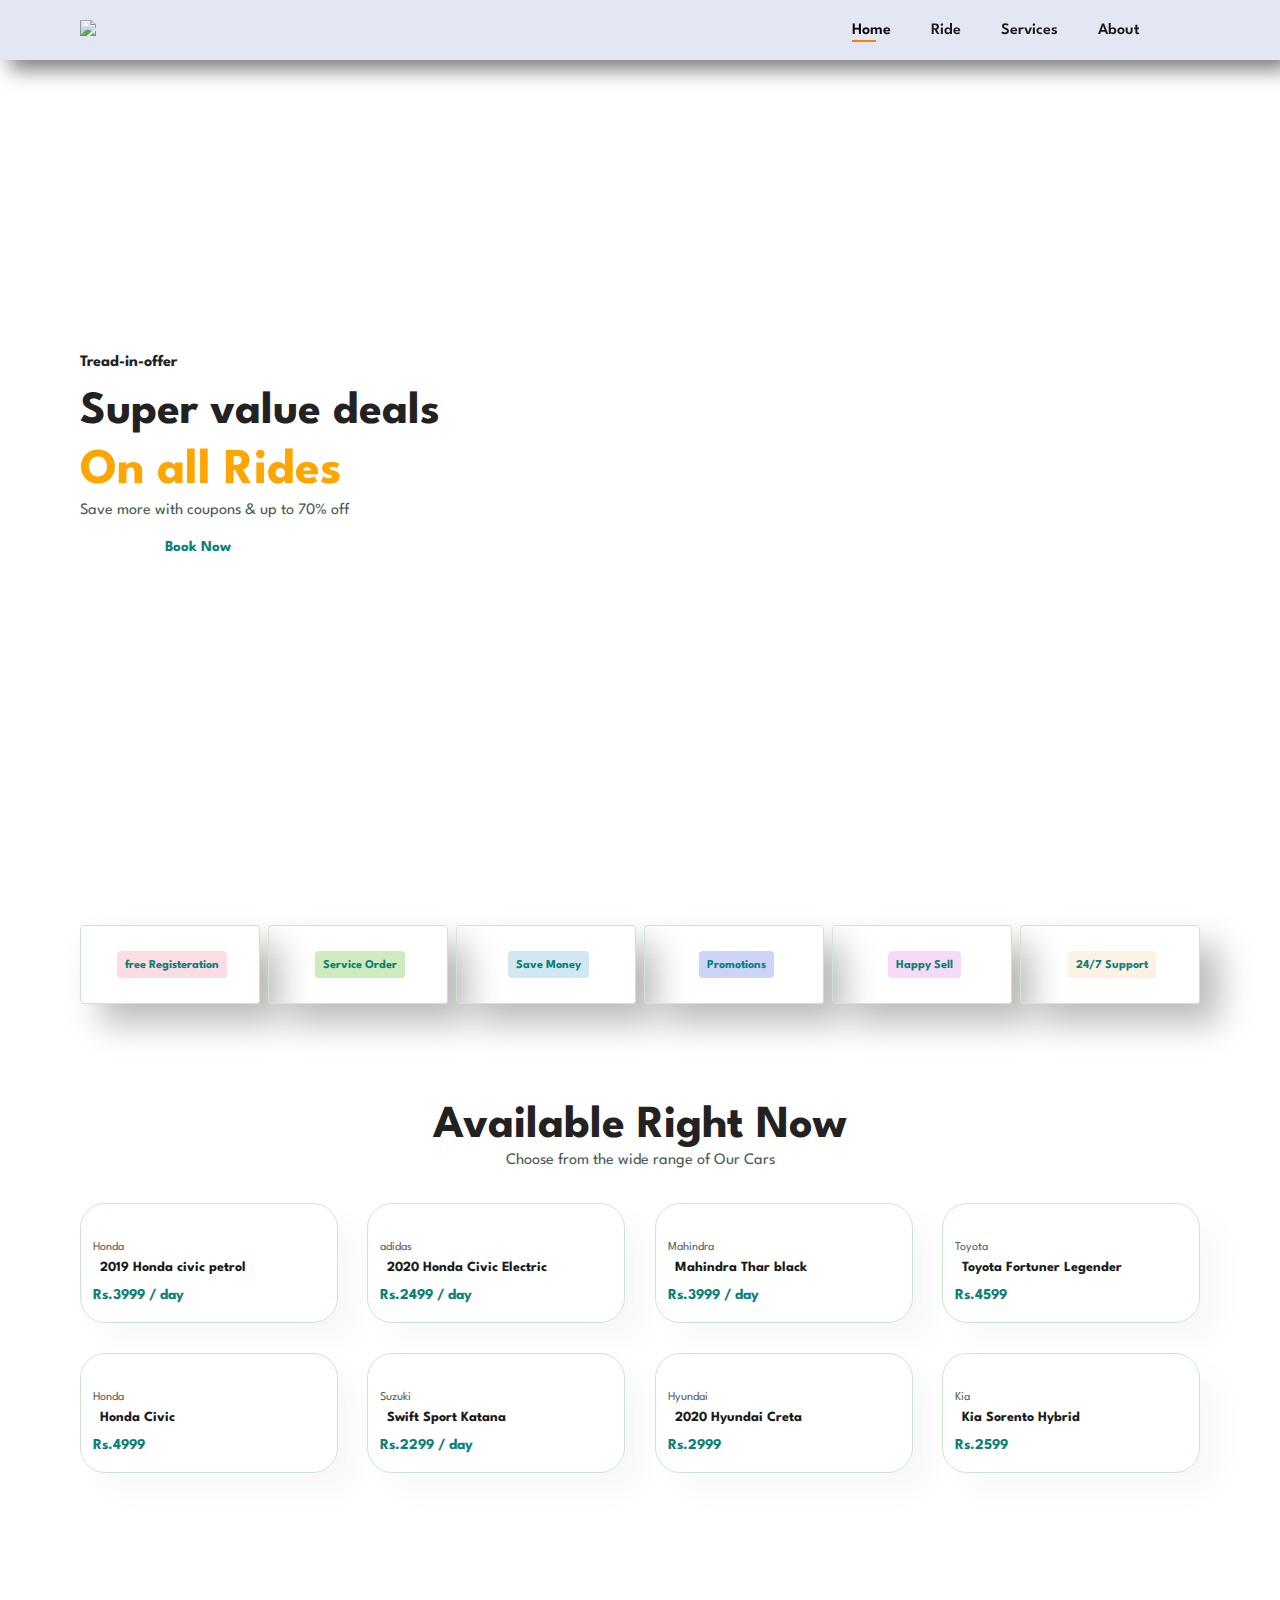
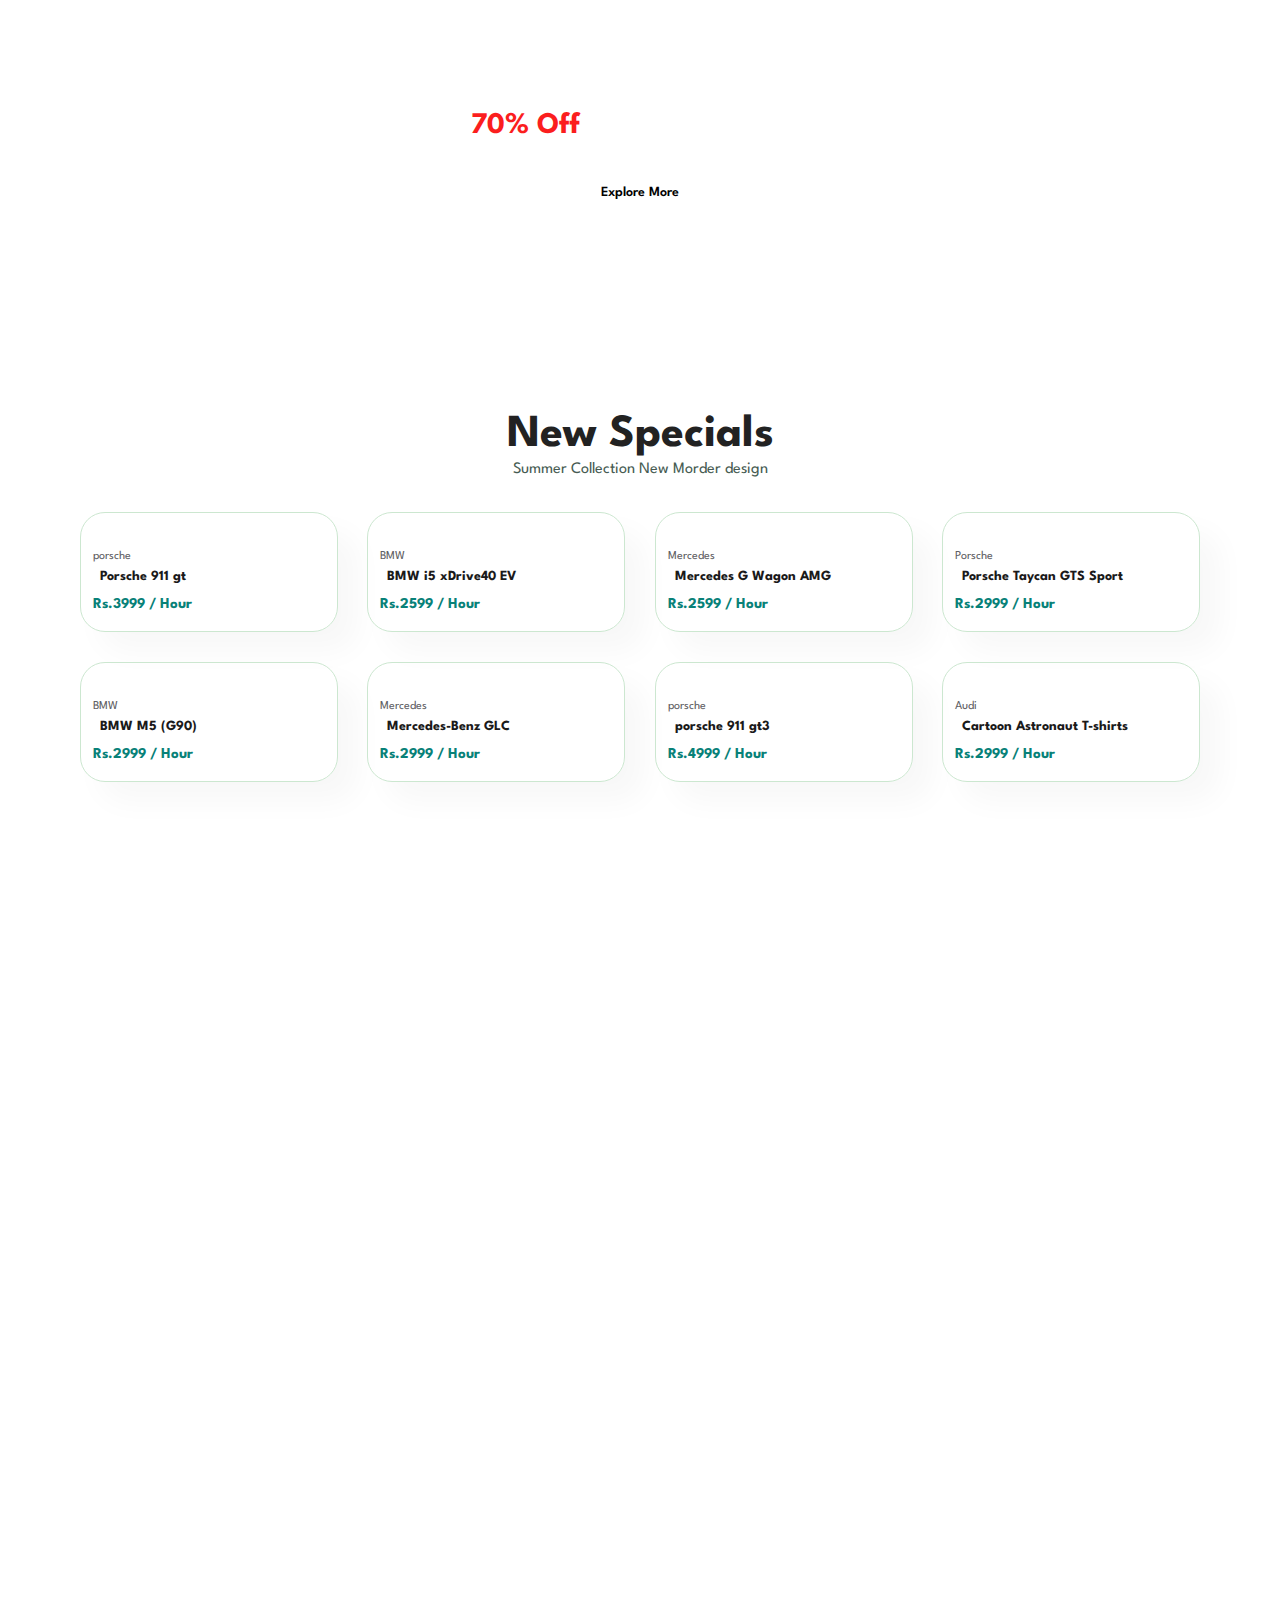
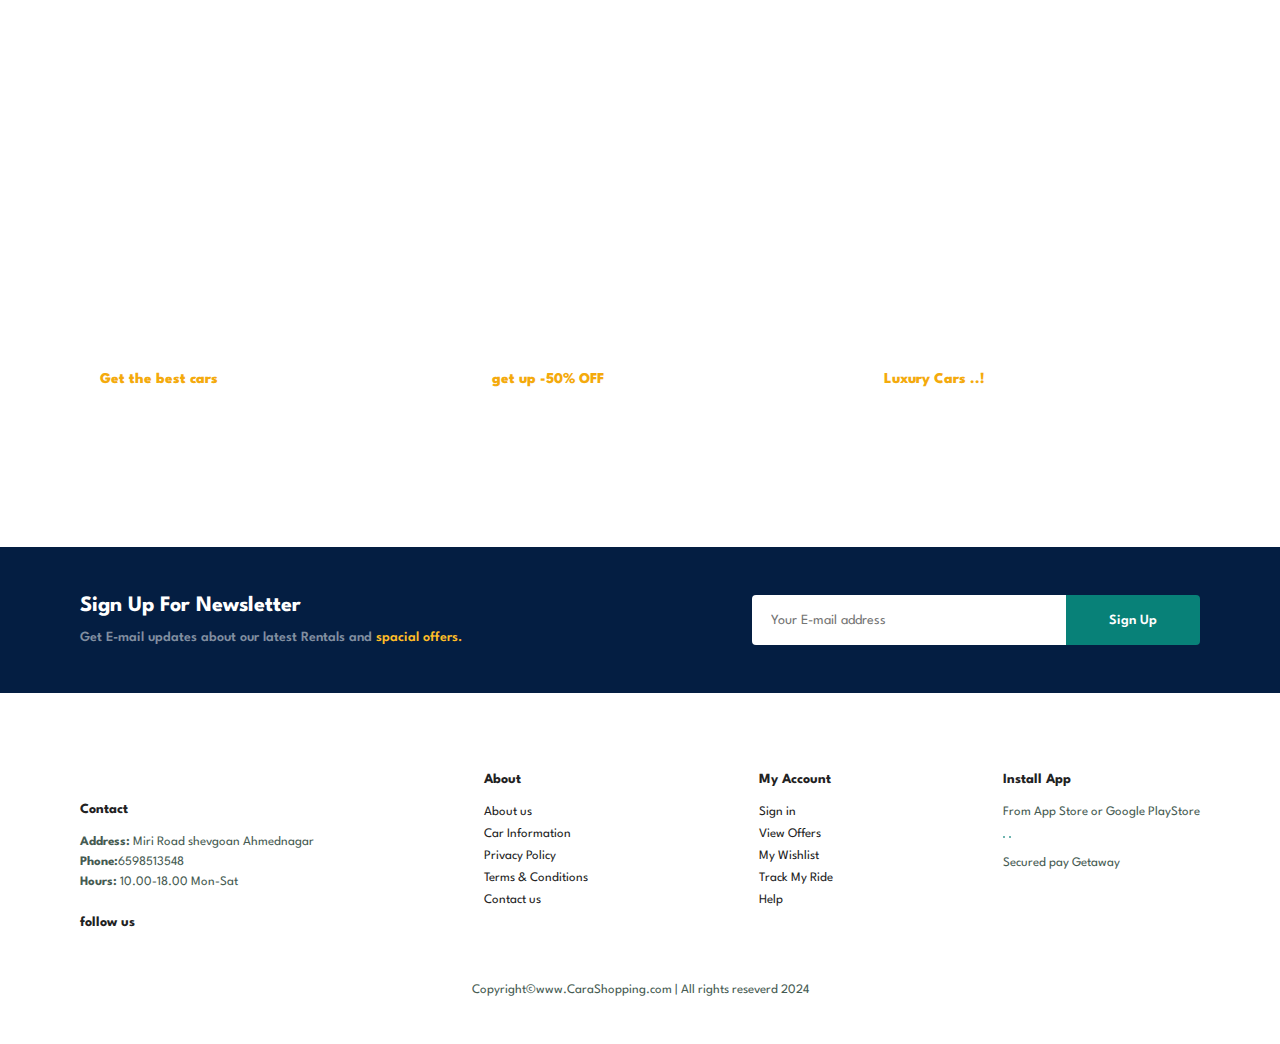
==== index.html @ 04f952bd "Add files via upload" ====
<!DOCTYPE html>
<html lang="en">

<head>
    <meta charset="UTF-8">
    <meta name="viewport" content="width=device-width, initial-scale=1.0">
    <title>Document</title>
    <link rel="stylesheet" href="https://cdnjs.cloudflare.com/ajax/libs/font-awesome/6.5.1/css/all.min.css"
        integrity="sha512-DTOQO9RWCH3ppGqcWaEA1BIZOC6xxalwEsw9c2QQeAIftl+Vegovlnee1c9QX4TctnWMn13TZye+giMm8e2LwA=="
        crossorigin="anonymous" referrerpolicy="no-referrer" />


    <link rel="stylesheet" href="style.css">
    <link rel="stylesheet" href="log.css">
</head>

<body>
    <section id="header">
        <a href="#"><img src="img/jeep.png" class="logo"></a>

        <div>
            <ul id="navbar">
                <li><a class="active" href="index.html">Home</a></li>
                <li><a href="#Ride">Ride</a></li>
                <li><a href="#">Services</a></li>
                <li><a href="#">About</a></li>
                <li><a onclick="document.getElementById('id01').style.display='block'" href="#"><i class="fa-solid fa-user"></i></a></li>


               
              


            </ul>

        </div>

         <!-- The Modal -->
         <div id="id01" class="modal">
            <span onclick="document.getElementById('id01').style.display='none'"
          class="close" title="Close Modal">&times;</span>
          
            <!-- Modal Content -->
            <form class="modal-content animate" action="/action_page.php">
              <div class="imgcontainer">
                <img src="img/login.png" alt="Avatar" class="avatar" style="width: 120px;">
               
              </div>
          
              <div class="container">
                <label for="uname"><b>Username</b></label>
                <input type="text" placeholder="Enter Username" name="uname" required>
          
                <label for="psw"><b>Password</b></label>
                <input type="password" placeholder="Enter Password" name="psw" required>
          
                <button type="submit">Login</button>
                <label>
                  <input type="checkbox" checked="checked" name="remember"> Remember me
                </label>
              </div>
          
              <div class="container" style="background-color:#f1f1f1">
                <button type="button" onclick="document.getElementById('id01').style.display='none'" class="cancelbtn">Cancel</button>
                <span class="psw">Forgot <a href="#">password?</a></span>
              </div>
            </form>
          </div>



    </section>
    <section id="hero">
        <h4>Tread-in-offer</h4>
        <h2>Super value deals</h2>
        <h1>On all Rides</h1>
        <p>Save more with coupons & up to 70% off</p>
        <button onclick="window.location.href='#Ride';">Book Now</button>
    </section>

    <section id="feature" class="section-p1">

        <div class="fe-box">
            <img src="img/features/f1.png" alt="">
            <h6>free Registeration</h6>
        </div>

        <div class="fe-box">
            <img src="img/features/f2.png" alt="">
            <h6>Service Order</h6>
        </div>

        <div class="fe-box">
            <img src="img/features/f3.png" alt="">
            <h6>Save Money</h6>
        </div>

        <div class="fe-box">
            <img src="img/features/f4.png" alt="">
            <h6>Promotions</h6>
        </div>

        <div class="fe-box">
            <img src="img/features/f5.png" alt="">
            <h6>Happy Sell</h6>
        </div>

        <div class="fe-box">
            <img src="img/features/f6.png" alt="">
            <h6 id="Ride" >24/7 Support</h6>
        </div>
    </section>

    <section id="product1" class="section-p1">
        <h2 >Available Right Now </h2>
        <p>Choose from the wide range of Our Cars  </p>
        <div     class="pro-container">
            <div class="pro"  onclick="window.location.href='carpage.html';" >
                <img src="img/car1.jpg" alt="">
                <div class="des">
                    <span>Honda </span>
                    <h5>2019 Honda civic petrol</h5>
                    <div class="star">
                        <i class="fas fa-star"> </i>
                        <i class="fas fa-star"> </i>
                        <i class="fas fa-star"> </i>
                        <i class="fas fa-star"> </i>
                        <i class="fas fa-star"> </i>
                    </div>
                    <h4>Rs.3999 / day </h4>
                </div>
                 
            </div>

            <div class="pro" onclick="window.location.href='carpage.html';">
                <img src="img/car2.jpg" alt="">
                <div class="des">
                    <span>adidas</span>
                    <h5>2020 Honda Civic Electric </h5>
                    <div class="star">
                        <i class="fas fa-star"> </i>
                        <i class="fas fa-star"> </i>
                        <i class="fas fa-star"> </i>
                        <i class="fas fa-star"> </i>
                        <i class="fas fa-star"> </i>
                    </div>
                    <h4>Rs.2499 / day</h4>
                </div>
            </div>

            <div class="pro" onclick="window.location.href='carpage.html';">
                <img src="img/Mahindra Thar 4WD.jpg" alt="">
                <div class="des">
                    <span>Mahindra </span>
                    <h5>Mahindra Thar black </h5>
                    <div class="star">
                        <i class="fas fa-star"> </i>
                        <i class="fas fa-star"> </i>
                        <i class="fas fa-star"> </i>
                        <i class="fas fa-star"> </i>
                        <i class="fas fa-star"> </i>
                    </div>
                    <h4>Rs.3999 / day</h4>
                </div>
            </div>

            <div class="pro" onclick="window.location.href='carpage.html';" >
                <img src="img/fortuner1.jpg" alt="">
                <div class="des">
                    <span>Toyota</span>
                    <h5>Toyota Fortuner Legender </h5>
                    <div class="star">
                        <i class="fas fa-star"> </i>
                        <i class="fas fa-star"> </i>
                        <i class="fas fa-star"> </i>
                        <i class="fas fa-star"> </i>
                        <i class="fas fa-star"> </i>
                    </div>
                    <h4>Rs.4599</h4>
                </div>
            </div>

            <div class="pro" onclick="window.location.href='carpage.html';">
                <img src="img/car5.jpg" alt="">
                <div class="des">
                    <span>Honda</span>
                    <h5>Honda Civic </h5>
                    <div class="star">
                        <i class="fas fa-star"> </i>
                        <i class="fas fa-star"> </i>
                        <i class="fas fa-star"> </i>
                        <i class="fas fa-star"> </i>
                        <i class="fas fa-star"> </i>
                    </div>
                    <h4>Rs.4999</h4>
                </div>
            </div>

            <div class="pro" onclick="window.location.href='carpage.html';" >
                <img src="img/Suzuki Swift Sport Katana Is A Dutch-Only Limited Edition Model _ Carscoops.jpg" alt="">
                <div class="des">
                    <span>Suzuki</span>
                    <h5>Swift Sport Katana</h5>
                    <div class="star">
                        <i class="fas fa-star"> </i>
                        <i class="fas fa-star"> </i>
                        <i class="fas fa-star"> </i>
                        <i class="fas fa-star"> </i>
                        <i class="fas fa-star"> </i>
                    </div>
                    <h4>Rs.2299 / day </h4>
                </div>
            </div>


            <div class="pro" onclick="window.location.href='carpage.html';" >
                <img src="img/Hyundai Creta.jpg" alt="">
                <div class="des">
                    <span>Hyundai</span>
                    <h5>2020 Hyundai Creta </h5>
                    <div class="star">
                        <i class="fas fa-star"> </i>
                        <i class="fas fa-star"> </i>
                        <i class="fas fa-star"> </i>
                        <i class="fas fa-star"> </i>
                        <i class="fas fa-star"> </i>
                    </div>
                    <h4>Rs.2999</h4>
                </div>
            </div>


            <div class="pro" onclick="window.location.href='carpage.html';" >
                <img src="img/New Kia Sorento Hybrid 2024 facelift UK - pictures.jpg" alt="">
                <div class="des">
                    <span>Kia</span>
                    <h5>Kia Sorento Hybrid</h5>
                    <div class="star">
                        <i class="fas fa-star"> </i>
                        <i class="fas fa-star"> </i>
                        <i class="fas fa-star"> </i>
                        <i class="fas fa-star"> </i>
                        <i class="fas fa-star"> </i>
                    </div>
                    <h4>Rs.2599</h4>
                </div>
            </div>


        </div>

    </section>

    <section id="banner" class="section-m1">
        <h4>Rapair Service</h4>

        <h2>Up to <span>70% Off</span> - All Cars this holidays </h2>

        <button class="normal">Explore More </button>

    </section>
    <section id="product1" class="section-p1">
        <h2>New Specials </h2>
        <p>Summer Collection New Morder design </p>
        <div class="pro-container">
            <div class="pro">
                <img src="img/car6.jpg" alt="">
                <div class="des">
                    <span>porsche</span>
                    <h5> Porsche 911 gt</h5>
                    <div class="star">
                        <i class="fas fa-star"> </i>
                        <i class="fas fa-star"> </i>
                        <i class="fas fa-star"> </i>
                        <i class="fas fa-star"> </i>
                        <i class="fas fa-star"> </i>
                    </div>
                    <h4>Rs.3999 / Hour</h4>
                </div>
               
            </div>

            <div class="pro">
                <img src="img/2025 BMW i5 xDrive40 EV And 550e xDrive Plug-in Hybrid Coming To Americatets.jpg" alt="">
                <div class="des">
                    <span>BMW</span>
                    <h5>BMW i5 xDrive40 EV</h5>
                    <div class="star">
                        <i class="fas fa-star"> </i>
                        <i class="fas fa-star"> </i>
                        <i class="fas fa-star"> </i>
                        <i class="fas fa-star"> </i>
                        <i class="fas fa-star"> </i>
                    </div>
                    <h4>Rs.2599 / Hour</h4>
                </div>
                
            </div>

            <div class="pro">
                <img src="img/Mercedes G Wagon AMG.jpg" alt="">
                <div class="des">
                    <span>Mercedes</span>
                    <h5>Mercedes G Wagon AMG</h5>
                    <div class="star">
                        <i class="fas fa-star"> </i>
                        <i class="fas fa-star"> </i>
                        <i class="fas fa-star"> </i>
                        <i class="fas fa-star"> </i>
                        <i class="fas fa-star"> </i>
                    </div>
                    <h4>Rs.2599 / Hour</h4>
                </div>
                
            </div>

            <div class="pro">
                <img src="img/Porsche Taycan GTS Sport Turismo.jpg" alt="">
                <div class="des">
                    <span>Porsche</span>
                    <h5>Porsche Taycan GTS Sport</h5>
                    <div class="star">
                        <i class="fas fa-star"> </i>
                        <i class="fas fa-star"> </i>
                        <i class="fas fa-star"> </i>
                        <i class="fas fa-star"> </i>
                        <i class="fas fa-star"> </i>
                    </div>
                    <h4>Rs.2999 / Hour</h4>
                </div>
                
            </div>

            <div class="pro">
                <img src="img/BMW M5 (G90) 2024.jpg" alt="">
                <div class="des">
                    <span>BMW</span>
                    <h5>BMW M5 (G90)</h5>
                    <div class="star">
                        <i class="fas fa-star"> </i>
                        <i class="fas fa-star"> </i>
                        <i class="fas fa-star"> </i>
                        <i class="fas fa-star"> </i>
                        <i class="fas fa-star"> </i>
                    </div>
                    <h4>Rs.2999 / Hour</h4>
                </div>
                
            </div>

            <div class="pro">
                <img src="img/2023 Mercedes-Benz GLC is even more dynamic, powerful and sustainable _ AUTOBICS.jpg" alt="">
                <div class="des">
                    <span>Mercedes</span>
                    <h5> Mercedes-Benz GLC</h5>
                    <div class="star">
                        <i class="fas fa-star"> </i>
                        <i class="fas fa-star"> </i>
                        <i class="fas fa-star"> </i>
                        <i class="fas fa-star"> </i>
                        <i class="fas fa-star"> </i>
                    </div>
                    <h4>Rs.2999 / Hour</h4>
                </div>
                
            </div>


            <div class="pro">
                <img src="img/2024 porsche 911 gt3 0-60.jpg" alt="">
                <div class="des">
                    <span>porsche</span>
                    <h5>porsche 911 gt3</h5>
                    <div class="star">
                        <i class="fas fa-star"> </i>
                        <i class="fas fa-star"> </i>
                        <i class="fas fa-star"> </i>
                        <i class="fas fa-star"> </i>
                        <i class="fas fa-star"> </i>
                    </div>
                    <h4>Rs.4999 / Hour</h4>
                </div>
              
            </div>


            <div class="pro">
                <img src="img/Audi RS5.jpg" alt="">
                <div class="des">
                    <span>Audi</span>
                    <h5>Cartoon Astronaut T-shirts</h5>
                    <div class="star">
                        <i class="fas fa-star"> </i>
                        <i class="fas fa-star"> </i>
                        <i class="fas fa-star"> </i>
                        <i class="fas fa-star"> </i>
                        <i class="fas fa-star"> </i>
                    </div>
                    <h4>Rs.2999 / Hour</h4>
                </div>
               
            </div>


        </div>

    </section>

    <section id="sm-banner" class="section-p1">

        <div class="banner-box">
            <h4>crazy deals</h4>
            <h2>New Range of Electric Cars </h2>
            <span>Get the best Electric Rides  </span>
            <button class="white" onclick="window.location.href='#Ride';" >Ride Now </button>
        </div>

        <div class="banner-box  banner-box2">
            <h4>Travel Premium </h4>
            <h2>Luxury Cars on Rent</h2>
            <span>We offer premium and luxury car rentals in all Top-Tiered cities of India</span>
            <button class="white" onclick="window.location.href='#Ride';" >Collection</button>
        </div>
    </section>

    <section id="banner3">
        <div class="banner-box">
            <h2>Crazy deals</h2>
            <h3>Get the best cars</h3>
        </div>

        <div class="banner-box  banner-box2">
            <h2>NEW SPORTY COLLECTION</h2>
            <h3>get up -50% OFF</h3>
        </div>

        <div class="banner-box  banner-box3">
            <h2>Travel Premium</h2>
            <h3>Luxury Cars ..!</h3>
        </div>
    </section>

    <section id="newsletter" class="section-p1 section-m1">
        <div class="newstext">
            <h4>Sign Up For Newsletter</h4><br>
            <p>Get E-mail updates about our latest Rentals and <span>spacial offers. </span> </p>
        </div>

        <div class="form">
            <input type="text" placeholder="Your E-mail address">
            <button class="normal">Sign Up</button>
        </div>
    </section>
    <footer class="section-p1">
        <div class="col">
            <img class="logo" src="img/jeep.png" alt="">
            <h4>Contact</h4>
            <p><strong>Address:</strong> Miri Road shevgoan Ahmednagar</p>
            <p><strong>Phone:</strong>6598513548</p>
            <p><strong>Hours:</strong>  10.00-18.00 Mon-Sat</p>
            <div class="follow">
                <h4>follow us</h4>
                <div class="icon">
                    <i class="fab fa-facebook-f"></i>
                    <i class="fab fa-twitter"></i>
                    <i class="fab fa-instagram"></i>
                    <i class="fab fa-youtube"></i>

                </div>
            </div>
        </div>

        <div class="col">
            <h4>About</h4>
            <a href="#">About us </a>
            <a href="#">Car Information</a>
            <a href="#">Privacy Policy</a>
            <a href="#">Terms & Conditions</a>
            <a href="#">Contact us </a>
        </div>

        <div class="col">
            <h4>My Account</h4>
            <a href="#">Sign in </a>
            <a href="#">View Offers</a>
            <a href="#">My Wishlist</a>
            <a href="#">Track My Ride</a>
            <a href="#">Help</a>
        </div>

        <div class="col install">
            <h4>Install App</h4>
            <p>From App Store or Google PlayStore</p>
            <div class="row">
                <img src="img/pay/app.jpg" alt="">
                <img src="img/pay/play.jpg" alt="">

            </div>
            <p>Secured pay Getaway</p>
            <img src="img/pay/pay.png" alt="">
        </div>

        <div class="copyright">
            <p>Copyright&copy;www.CaraShopping.com | All rights reseverd 2024</p>
        </div>

    </footer>
    <script src="script.js">


    </script>
</body>

</html>
---- style.css ----
@import url('https://fonts.googleapis.com/css2?family=Spartan:wght@100;200;300;400;500;600;700;800;900&display=swap ');

* {
    margin: 0;
    padding: 0;
    box-sizing: border-box;
    font-family: 'Spartan', sans-serif;
}

h1 {
    font-size: 50px;
    line-height: 64px;
    color: #222;

}

h2 {
    font-size: 46px;
    line-height: 54px;
    color: #222;

}

h4 {
    color: #222;
}

h6 {
    font-weight: 700;
    font-size: 12px;
}

p {
    font-size: 16px;
    color: #465b52;
}

.section-p1 {
    padding: 40px 80px;
}

.section-m1 {
    margin: 40px 0;
}

/* button*/
.normal {
    font-size: 14px;
    font-weight: 600;
    padding: 15px 30px;
    color: #000;
    background-color: #fff;
    border-radius: 4px;
    cursor: pointer;
    border: none;
    outline: none;
    transition: 0.2s ease;
    width: 170px;
}

.white {
    font-size: 13px;
    font-weight: 600;
    padding: 11px 18px;
    color: #fff;
    background-color: transparent;
    cursor: pointer;
    border: 1px solid #fff;
    outline: none;
    transition: 0.2s ease;
}


body {
    width: 100%;
}

/* header start */

#header {
    display: flex;
    align-items: center;
    justify-content: space-between;
    padding: 20px 80px;
    background: #E3E6F3;
    box-shadow: 0 5px 15px rgba(0, 0, 0, 0.06);
    z-index: 999;
    position: sticky;
    top: 0;
    left: 0;
    box-shadow: 10px 10px 20px rgba(0, 0, 0, 0.5);
}

#header img{
 width: 50px;
}

#navbar {
    display: flex;
    align-items: center;
    justify-content: center;
    
}

#navbar li {
    list-style: none;
    padding: 0 20px;
    position: relative;
}

#navbar li a {
    text-decoration: none;
    font-size: 16px;
    font-weight: 600;
    color: #1a1a1a;
    transition: 0.3s ease;

}

#navbar li a:hover,
#navbar li a.active {
    color: #030200;

}

#navbar li a.active::after,
#navbar li a:hover::after {
    content: "";
    width: 30%;
    height: 2px;
    background: #FF8000;
    position: absolute;
    bottom: -4px;
    left: 20px;
}


/* home page */


#hero {
    background-image: url(img/Car\ Website\ –\ 1@2x.png);
    height: 90vh;
    width: 100%;
    background-size: cover;
    background-position: top 25% right 0;
    padding: 0 80px;
    display: flex;
    flex-direction: column;
    align-items: flex-start;
    justify-content: center;
}

#hero h4 {
    padding-bottom: 15px;
}

#hero h1 {
    color: orange;
}

#hero button {
    background-image: url("img/button.png");
    background-color: transparent;
    color: #088178;
    border: 0;
    padding: 14px 80px 14px 65px;
    background-repeat: no-repeat;
    cursor: pointer;
    font-weight: 700;
    font-size: 15px;
    width: 250px;
}


/* feature section */


#feature {
    display: flex;
    align-items: center;
    justify-content: space-between;
    flex-wrap: wrap;
}

#feature .fe-box {
    width: 180px;
    text-align: center;
    padding: 25px 15px;
    box-shadow: 20px 20px 34px rgba(0, 0, 0, 0.271);
    border: 1px solid #cce7d0;
    border-radius: 4px;
    margin: 15px 0;

}

#feature .fe-box:hover {
    box-shadow: 20px 20px 34px rgba(0, 0, 0, 0.697);
}

#feature .fe-box img {
    width: 100%;
    margin-bottom: 10px;
}

#feature .fe-box h6 {
    padding: 9px 8px 6px 8px;
    display: inline-block;
    line-height: 1;
    border-radius: 4px;
    color: #088178;
    background-color: #fddde4;
}

#feature .fe-box:nth-child(2) h6 {
    background-color: #cdebbc;
}

#feature .fe-box:nth-child(3) h6 {
    background-color: #d1e8f2;
}

#feature .fe-box:nth-child(4) h6 {
    background-color: #cdd4f8;
}

#feature .fe-box:nth-child(5) h6 {
    background-color: #f6dbf6;
}

#feature .fe-box:nth-child(6) h6 {
    background-color: #fff2e5;
}

#product1 {
    text-align: center;
}

#product1 .pro-container {
    display: flex;
    justify-content: space-between;
    padding-top: 20px;
    flex-wrap: wrap;
}

#product1 .pro {
    width: 23%;
    min-width: 250px;
    padding: 10px 12px;
    border: 1px solid #cce7d0;
    border-radius: 25px;
    cursor: pointer;
    box-shadow: 20px 20px 30px rgba(0, 0, 0, 0.03);
    margin: 15px 0;
    transition: 0.2s ease;
    position: relative;

}

#product1 .pro:hover {
    box-shadow: 20px 20px 30px rgba(0, 0, 0, 0.141);
}

#product1 .pro img {
    width: 100%;
    border-radius: 20px;

}

#product1 .pro .des {
    text-align: start;
    padding: 10px 0;

}

#product1 .pro .des span {
    color: #606063;
    font-size: 12px;
}

#product1 .pro .des h5 {
    padding: 7px;
    color: #1a1a1a;
    font-size: 14px;
}

#product1 .pro .des i {
    font-size: 12px;
    color: #f5cd05;
}

#product1 .pro .des h4 {
    padding-top: 7px;
    font-size: 15px;
    font-weight: 700;
    color: #088178;

}

#product1 .pro .cart {
    width: 40px;
    height: 40px;
    line-height: 40px;
    border-radius: 50px;
    background-color: #cdd4f8;
    font-weight: 500;
    color: #088178;
    border: 1px solid #cce7d0;
    position: absolute;
    bottom: 20px;
    right: 10px;

}

#banner {
    display: flex;
    flex-direction: column;
    justify-content: center;
    align-items: center;
    text-align: center;
    background-image: url(img/banner/78\,000+\ Sports\ Car\ Pictures.jpg);
    width: 100%;
    height: 40vh;
    background-size: cover;
    background-position: center;

}

#banner h4 {
    color: #fff;
    font-size: 16px;

}

#banner h2 {
    color: #fff;
    font-size: 30px;
    padding: 10px 0;
}

#banner h2 span {
    color: #fb1e1e;

}

#banner button:hover {
    background: #088178;
    color: #fff;
}


#sm-banner {

    display: flex;
    justify-content: space-between;
    flex-wrap: wrap;
}

#sm-banner .banner-box {
    display: flex;
    flex-direction: column;
    justify-content: center;
    align-items: flex-start;
    background-image: url(img/car2.jpg);
    min-width: 630px;
    height: 50vh;
    background-size: cover;
    background-position: center;
    padding: 30px;

}

#sm-banner .banner-box2 {
    background-image: url(img/BMW\ M5\ \(G90\)\ 2024.jpg);

}

#sm-banner h4 {
    color: #fff;
    font-size: 20px;
    font-weight: 300;
}

#sm-banner h2 {
    color: #fff;
    font-size: 28px;
    font-weight: 800;
}

#sm-banner span {
    color: #fff;
    font-size: 14px;
    font-weight: 500;
    padding-bottom: 15px;
}

#sm-banner .banner-box:hover button {
    background: #088178;
    color: #fff;
    border: 1px solid #088178;
}

#banner3 {
    display: flex;
    justify-content: space-between;
    flex-wrap: wrap;
    padding: 0 80px;
}

#banner3 .banner-box {
    display: flex;
    flex-direction: column;
    justify-content: center;
    align-items: flex-start;
    background-image: url(img/Hyundai\ Creta.jpg);
    min-width: 30%;
    height: 30vh;
    background-size: cover;
    background-position: center;
    padding: 20px;
    margin-bottom: 20px;

}

#banner3 .banner-box2 {
    background-image: url(img/car3.jpg);
}

#banner3 .banner-box3 {
    background-image: url(img/2023\ Mercedes-Benz\ GLC\ is\ even\ more\ dynamic\,\ powerful\ and\ sustainable\ _\ AUTOBICS.jpg);
}

#banner3 h2 {
    color: #fff;
    font-weight: 900;
    font-size: 22px;
}

#banner3 h3 {
    color: #f4aa0c;
    font-weight: 800;
    font-size: 15px;
}

#newsletter {
    display: flex;
    justify-content: space-between;
    flex-wrap: wrap;
    align-items: center;
    background-image: url(img/banner/b14.png);
    background-repeat: no-repeat;
    background-position: 20% 30%;
    background-color: #041e42;

}

#newsletter h4 {
    color: #fff;
    font-weight: 700;
    font-size: 22px;
}

#newsletter p {
    color: #818ea0;
    font-weight: 600;
    font-size: 14px;
}

#newsletter p span {
    color: #ffbd27;

}

#newsletter .form {
    display: flex;
    width: 40%;
}

#newsletter input {
    height: 3.125rem;
    padding: 0 1.25em;
    font-size: 14px;
    width: 100%;
    border: 1px solid transparent;
    border-radius: 4px;
    outline: none;
    border-top-right-radius: 0;
    border-bottom-right-radius: 0;

}

#newsletter button {
    background-color: #088178;
    color: #fff;
    white-space: nowrap;
    border-top-left-radius: 0;
    border-bottom-left-radius: 0;
}

footer {
    display: flex;
    flex-wrap: wrap;
    justify-content: space-between;
}

footer .col {
    display: flex;
    flex-direction: column;
    align-items: flex-start;
    margin-bottom: 20px;
}

footer .logo{
    margin-bottom: 30px;

}

footer img{
    width: 50px;
}

footer h4{
    font-size: 14px;
    padding-bottom: 20px;
}

footer p{
    font-size: 13px;
    margin:0 0 8px 0 ;
}

footer a{
    font-size: 13px;
   text-decoration: none;
   color: #222;
   margin-bottom: 10px;
}

footer  .follow{
    margin-top: 20px;
}


footer  .follow i{
    color: #465b52;
    padding-right: 4px;
    cursor: pointer;
}

footer .install .row img{
    border: 1px solid #088178;
    border-radius: 6px;
}

footer .install img{
    margin: 10px 0 15px 0;

}

footer  .follow i:hover,footer a:hover{
    color: #088178;
}

footer .copyright{
    width: 100%;
    text-align: center;
}

/* shop page */

#page-header{
    background-image: url(img/banner/b1.jpg);
    width: 100%;
    height: 40vh;
    background-size: cover;
    display: flex;
    justify-content: center;
    text-align: center;
    flex-direction: column;
    padding: 14px;
}

#page-header h2,
#page-header p{
    color: #fff;
}

#pagination{
    text-align: center;


}

#pagination a{
    text-decoration: none;
    background-color: #088178;
    padding: 15px 20px;
    border-radius: 4px;
    color: #fff;
    font-weight: 600;
}

#pagination a i{
    font-size: 16px;
    font-weight: 600;
}

/* single product */

#prodetails{
    display: flex;
    margin-top: 10px;
}

#prodetails .single-pro-image{
    width: 40%;
    margin: 50px;
}

.small-img-group{
    display: flex;
    justify-content: space-between;

}

.small-img-col{
    flex-basis: 24%;
    cursor: pointer;
}

#prodetails .single-pro-details{
    width: 50%;
    padding-top: 3px;

}

#prodetails .single-pro-details h4{
    padding: 40px 0 20px 0;
}

#prodetails .single-pro-details h2{
    padding: 40px 0 20px 0;
    font-size: 26px;
}

#prodetails .single-pro-details select{
    display: block;
    padding: 5px 10px ;
    margin-bottom: 10px;
}

#prodetails .single-pro-details input{
  
    height: 47px;
    padding-left: 10px;
    font-size: 16px;
    margin-right: 10px;
}

#prodetails .single-pro-details input:focus{
    outline: none;
}

#prodetails .single-pro-details button{
    background-color: #088178;
    color: #fff;
}

#prodetails .single-pro-details span{
    line-height: 25px;
}

/* button */


/* CSS */
.button-5 {
  align-items: center;
  background-clip: padding-box;
  background-color: #088178;
  border: 1px solid transparent;
  border-radius: .25rem;
  box-shadow: rgba(0, 0, 0, 0.02) 0 1px 3px 0;
  box-sizing: border-box;
  color: #fff;
  cursor: pointer;
  display: inline-flex;
  font-family: system-ui,-apple-system,system-ui,"Helvetica Neue",Helvetica,Arial,sans-serif;
  font-size: 16px;
  font-weight: 600;
  justify-content: center;
  line-height: 1.25;
  margin: 0;
  min-height: 3rem;
  padding: calc(.875rem - 1px) calc(1.5rem - 1px);
  position: relative;
  text-decoration: none;
  transition: all 250ms;
  user-select: none;
  -webkit-user-select: none;
  touch-action: manipulation;
  vertical-align: baseline;
  width: auto;
}

.button-5:hover,
.button-5:focus {
  background-color: #fb8332;
  box-shadow: rgba(0, 0, 0, 0.1) 0 4px 12px;
}

.button-5:hover {
  transform: translateY(-1px);
}

.button-5:active {
  background-color: #c85000;
  box-shadow: rgba(0, 0, 0, .06) 0 2px 4px;
  transform: translateY(0);
}

.form-container form{
    width: 790px;
   
    display: flex;
    flex-wrap: wrap;
    align-items: center;
    gap: 1rem;
    position: absolute;
    bottom: 4rem;
    right: 0px;
    background: #fff;
    padding: 20px;
    border-radius: 0.5rem;
}
.input-box{
    
    display: flex;
    flex-direction: column;
}
.input-box span{
    font-weight: 500;
}

.input-box input{
    padding: 7px;
    outline: none;
    border: none;
    background: #eeeff1;
    border-radius: 0.5rem;
    font-size: 1rem;
}
.form-container form .btn{
    flex: 1 1 7rem;
    padding: 10px 34px ;
    border: none;
    border-radius: 0.5rem;
    background: #f89009;
    color: #fff;
    font-size: 1rem;
    font-weight: 500;
}
---- log.css ----
@import url('https://fonts.googleapis.com/css2?family=Spartan:wght@100;200;300;400;500;600;700;800;900&display=swap ');

        form {
  border: 3px solid #f1f1f1;
}

/* Full-width inputs */
input[type=text], input[type=password] {
  width: 100%;
  padding: 12px 20px;
  margin: 8px 0;
  display: inline-block;
  border: 1px solid #ccc;
  box-sizing: border-box;
  border-radius: 20px;
}

/* Set a style for all buttons */
button {
  background-color: #FF8000;
  color: white;
  padding: 14px 20px;
  margin: 8px 0;
  border: none;
  border-radius: 10px;
  cursor: pointer;
  width: 100px;
}

/* Add a hover effect for buttons */
button:hover {
  opacity: 0.8;
}

/* Extra style for the cancel button (red) */
.cancelbtn {
  width: auto;
  padding: 10px 18px;
  background-color: #f44336;
}

/* Center the avatar image inside this container */
.imgcontainer {
  text-align: center;
  margin: 24px 0 12px 0;
}

/* Avatar image */
.imgcontainer img.avatar {
  width: 400px;
  border-radius: 50%;
}

/* Add padding to containers */
.container {
  padding: 16px;
}

/* The "Forgot password" text */
span.psw {
  float: right;
  padding-top: 16px;
}

/* Change styles for span and cancel button on extra small screens */
@media screen and (max-width: 300px) {
  span.psw {
    display: block;
    float: none;
  }
  .cancelbtn {
    width: 100%;
  }
}
.modal {
  display: none; /* Hidden by default */
  position: fixed; /* Stay in place */
  z-index: 1; /* Sit on top */
  left: 0;
  top: 0;
  width: 100%; /* Full width */
  height: 100%; /* Full height */
  overflow: auto; /* Enable scroll if needed */
  background-color: rgb(0,0,0); /* Fallback color */
  background-color: rgba(0,0,0,0.4); /* Black w/ opacity */
  padding-top: 60px;
}

/* Modal Content/Box */
.modal-content {
  background-color: #fefefe;
  margin: 5px auto; /* 15% from the top and centered */
  border: 1px solid #888;
  width: 400px; /* Could be more or less, depending on screen size */
  border-radius: 5px;
}

/* The Close Button */
.close {
  /* Position it in the top right corner outside of the modal */
  position: absolute;
  right: 25px;
  top: 0;
  color: #000;
  font-size: 35px;
  font-weight: bold;
}

/* Close button on hover */
.close:hover,
.close:focus {
  color: red;
  cursor: pointer;
}

/* Add Zoom Animation */
.animate {
  -webkit-animation: animatezoom 0.6s;
  animation: animatezoom 0.6s
}

@-webkit-keyframes animatezoom {
  from {-webkit-transform: scale(0)}
  to {-webkit-transform: scale(1)}
}

@keyframes animatezoom {
  from {transform: scale(0)}
  to {transform: scale(1)}
}
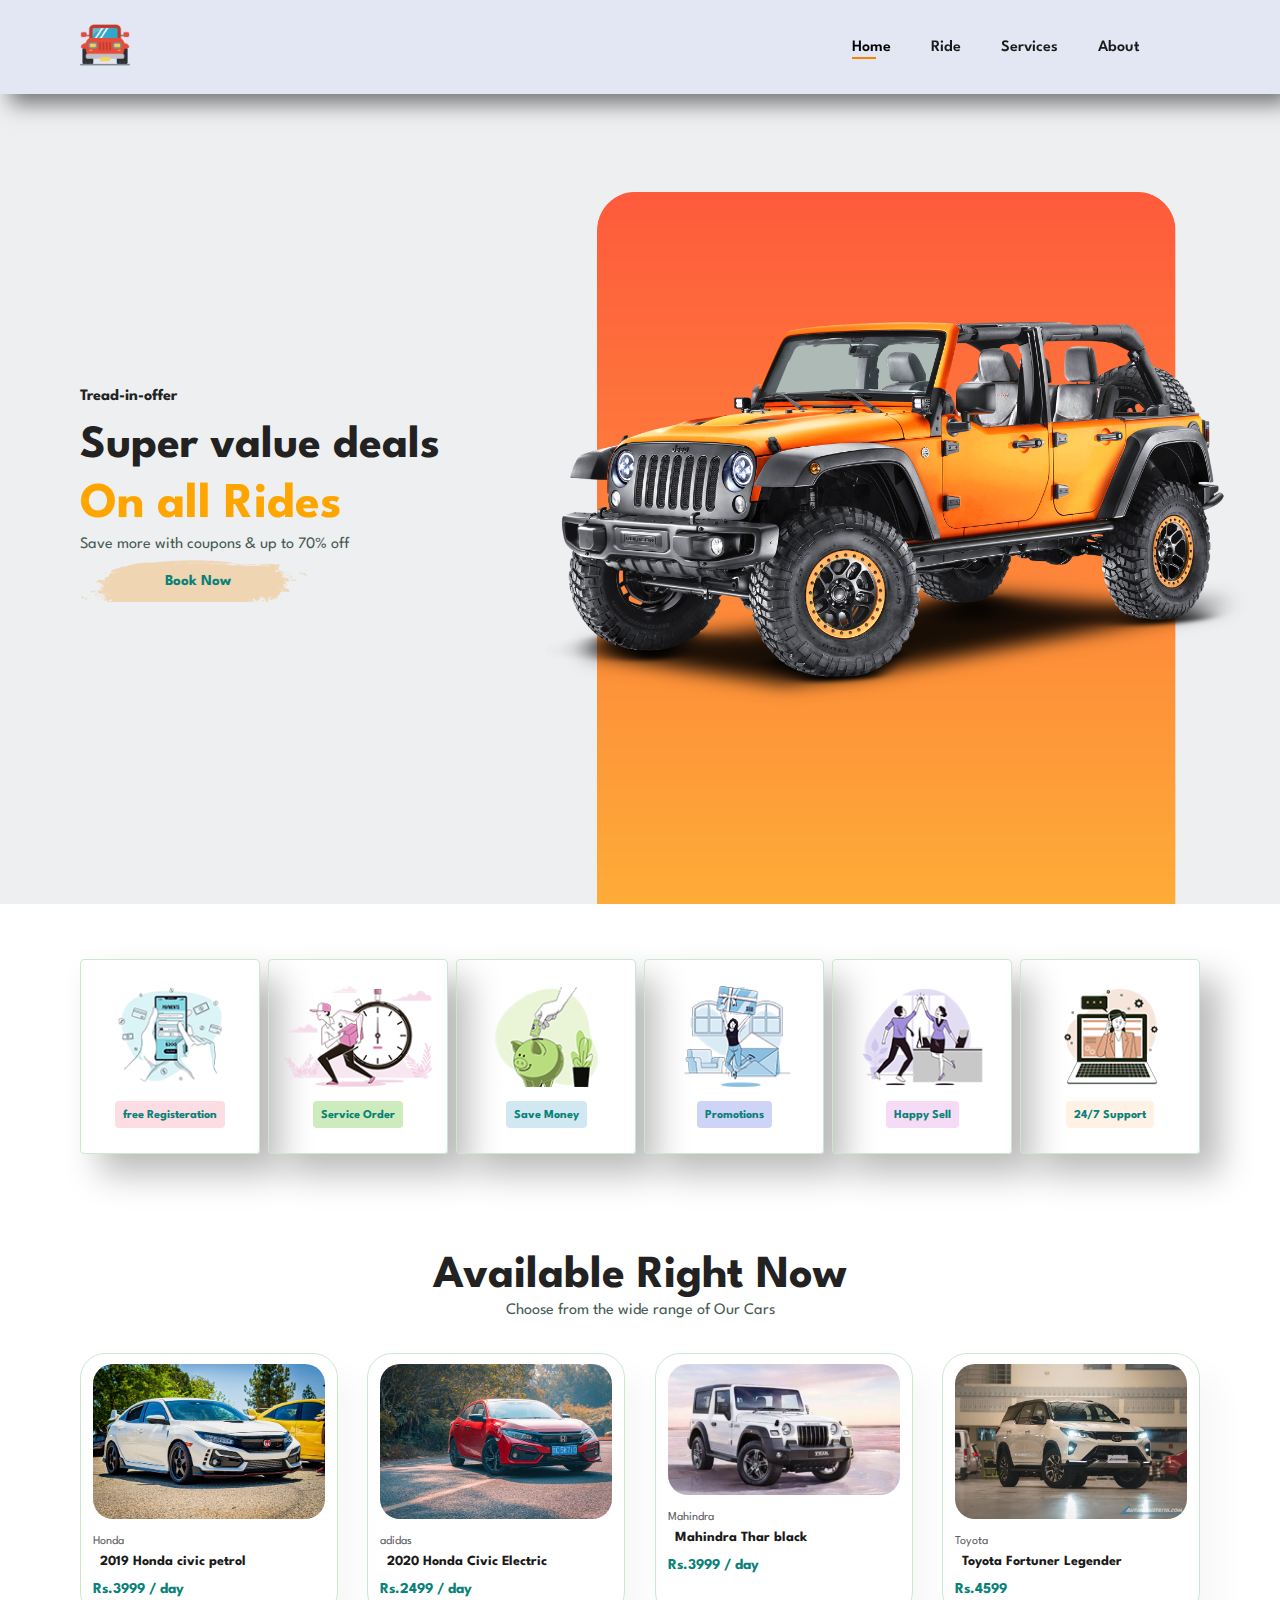
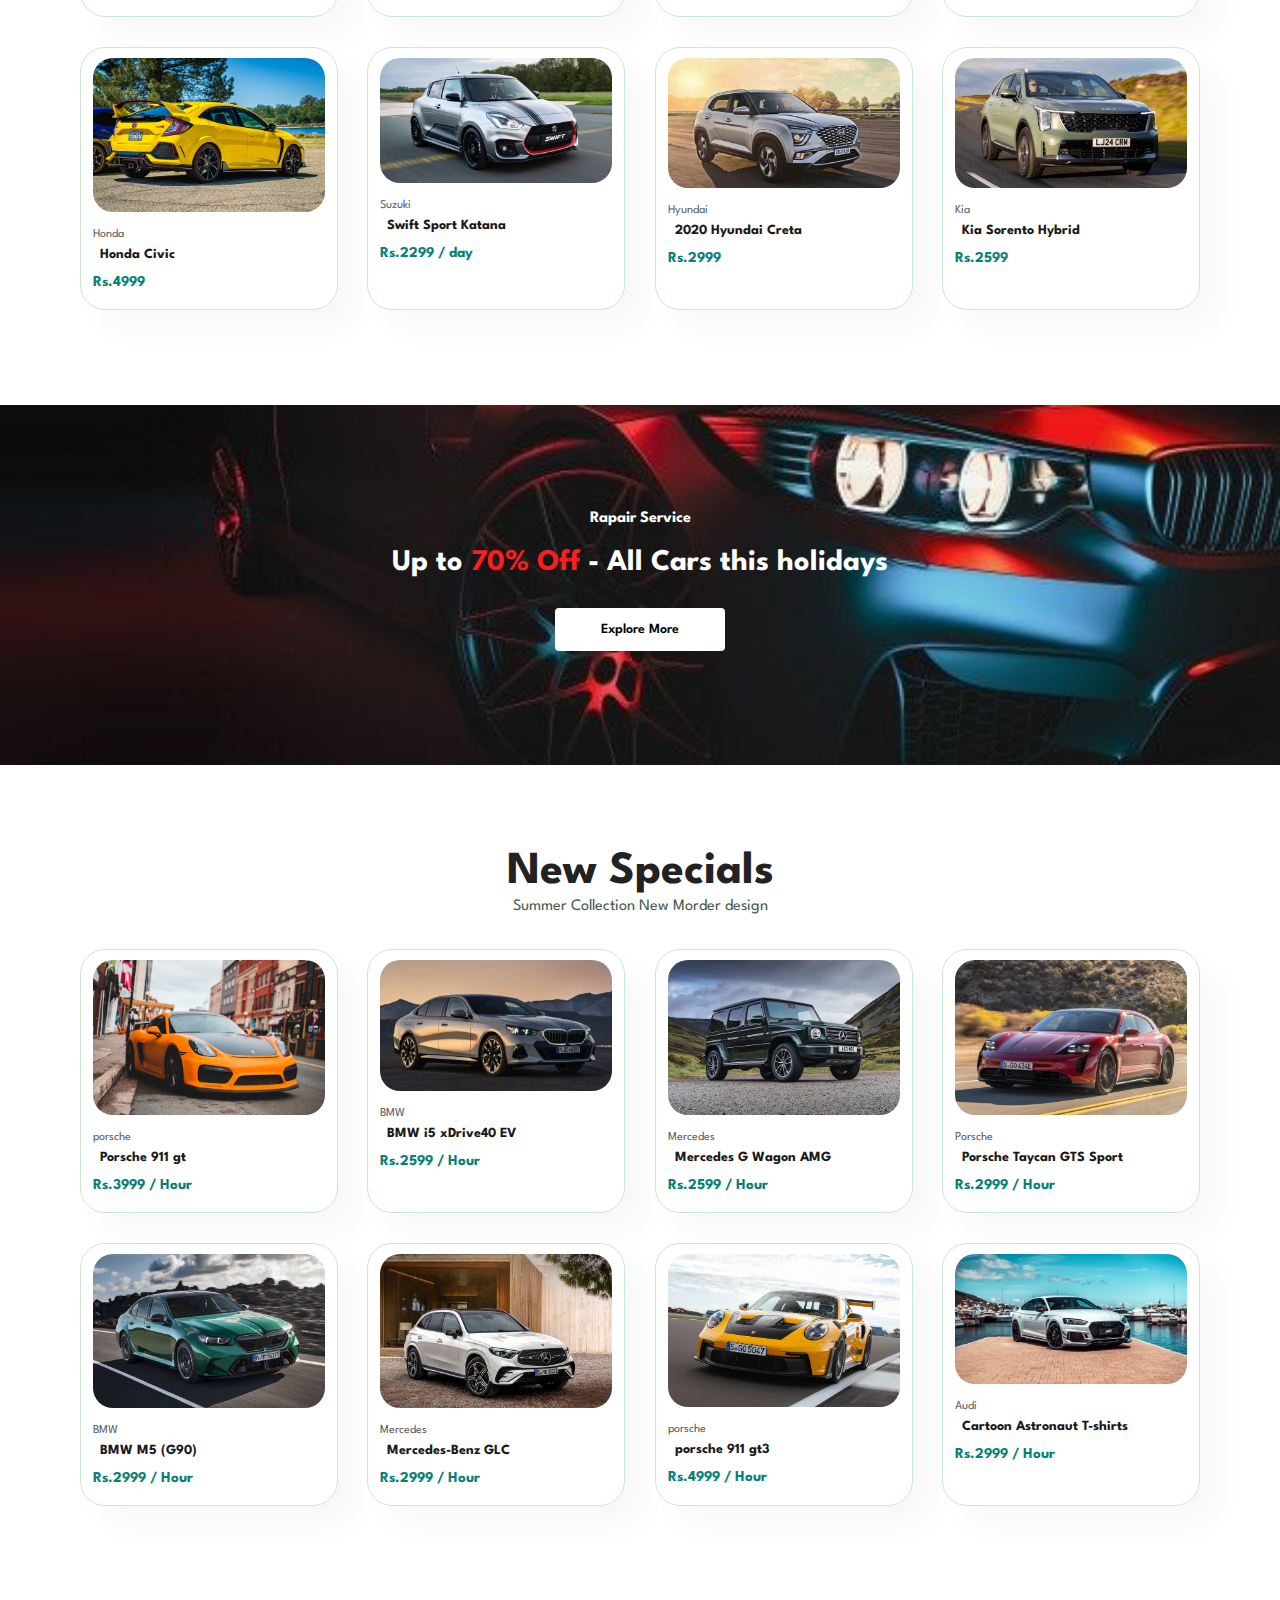
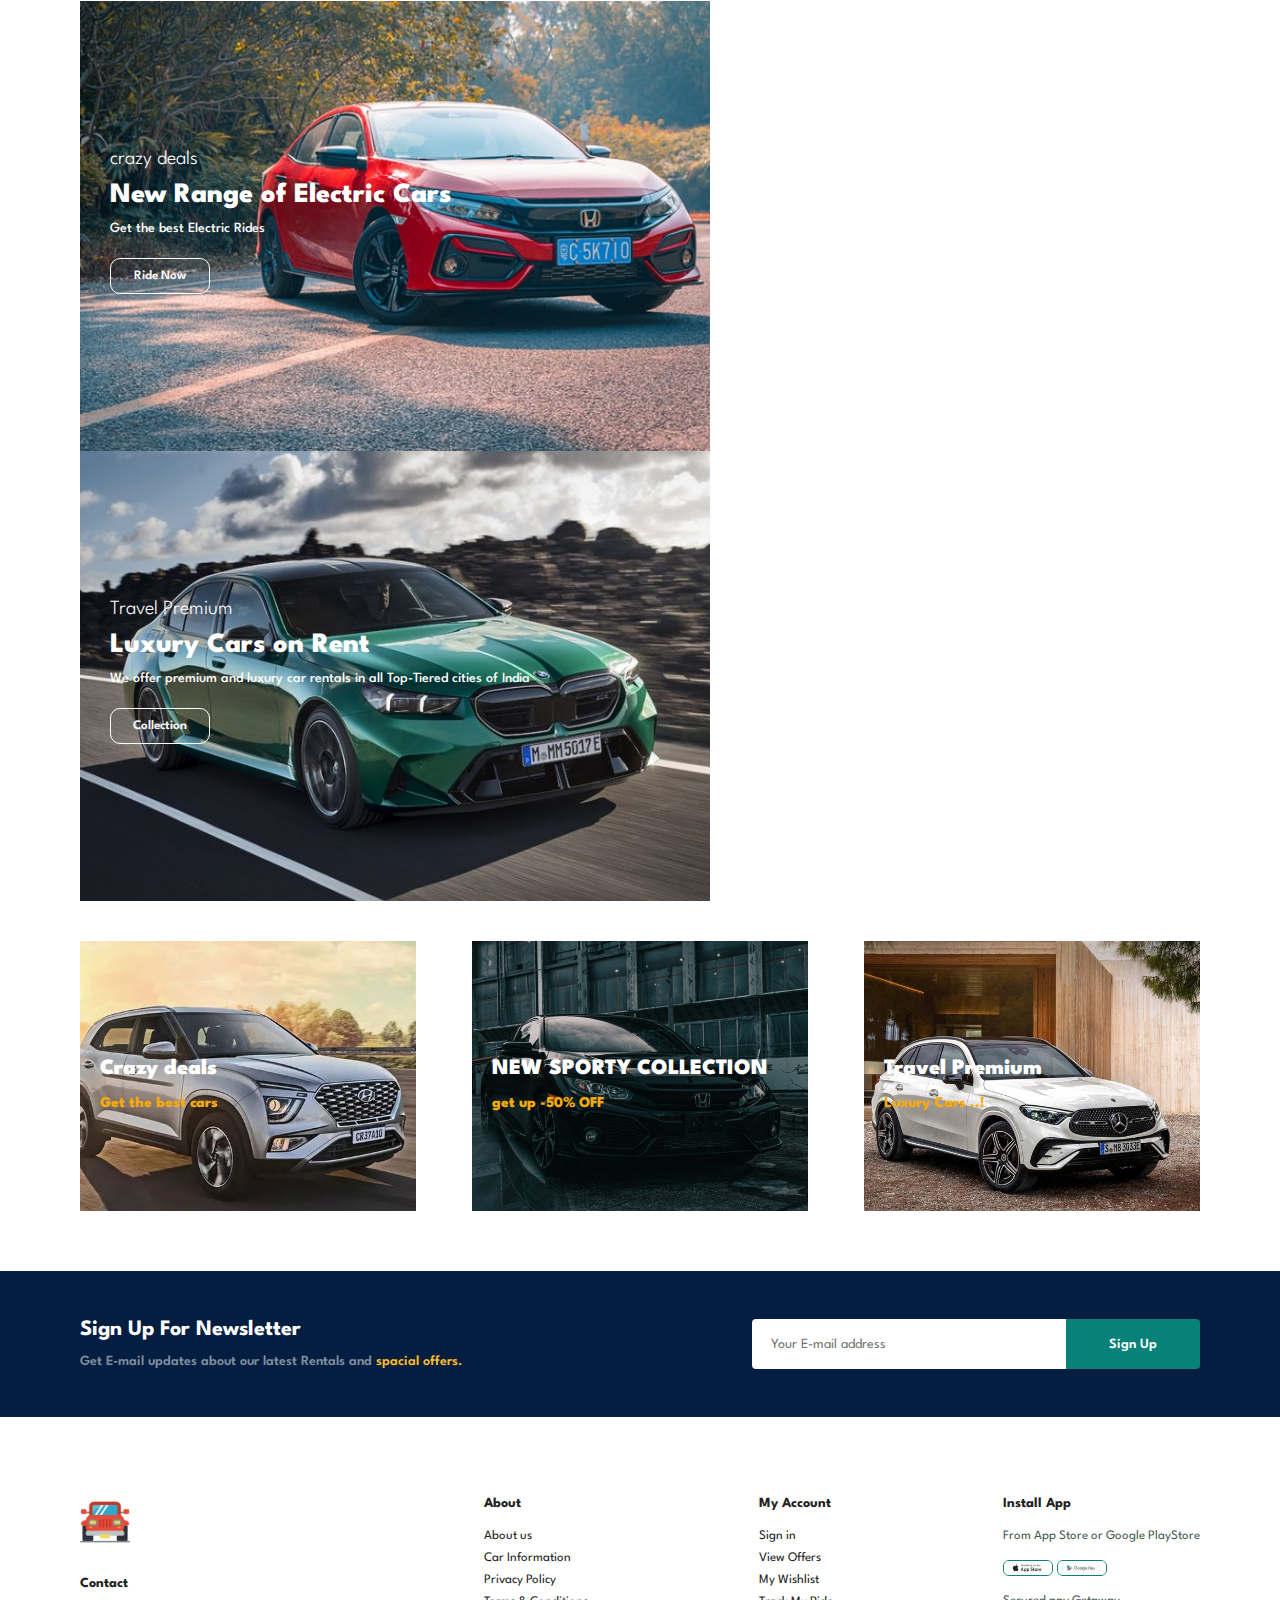
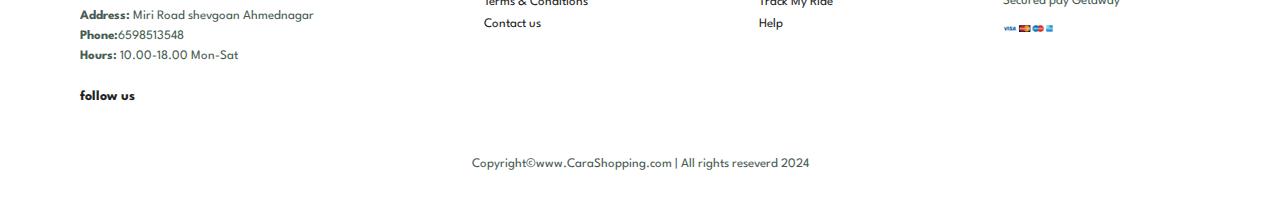
==== commit f298de98: "Update index.html" ====
--- a/index.html
+++ b/index.html
@@ -4,7 +4,7 @@
 <head>
     <meta charset="UTF-8">
     <meta name="viewport" content="width=device-width, initial-scale=1.0">
-    <title>Document</title>
+    <title>wheelz- Car Rental System </title>
     <link rel="stylesheet" href="https://cdnjs.cloudflare.com/ajax/libs/font-awesome/6.5.1/css/all.min.css"
         integrity="sha512-DTOQO9RWCH3ppGqcWaEA1BIZOC6xxalwEsw9c2QQeAIftl+Vegovlnee1c9QX4TctnWMn13TZye+giMm8e2LwA=="
         crossorigin="anonymous" referrerpolicy="no-referrer" />
@@ -511,4 +511,4 @@
     </script>
 </body>
 
-</html>+</html>
--- a/style.css
+++ b/style.css
@@ -318,7 +318,7 @@
     justify-content: center;
     align-items: center;
     text-align: center;
-    background-image: url(img/banner/78\,000+\ Sports\ Car\ Pictures.jpg);
+    background-image: url(img/banner/Pictures.jpg);
     width: 100%;
     height: 40vh;
     background-size: cover;
